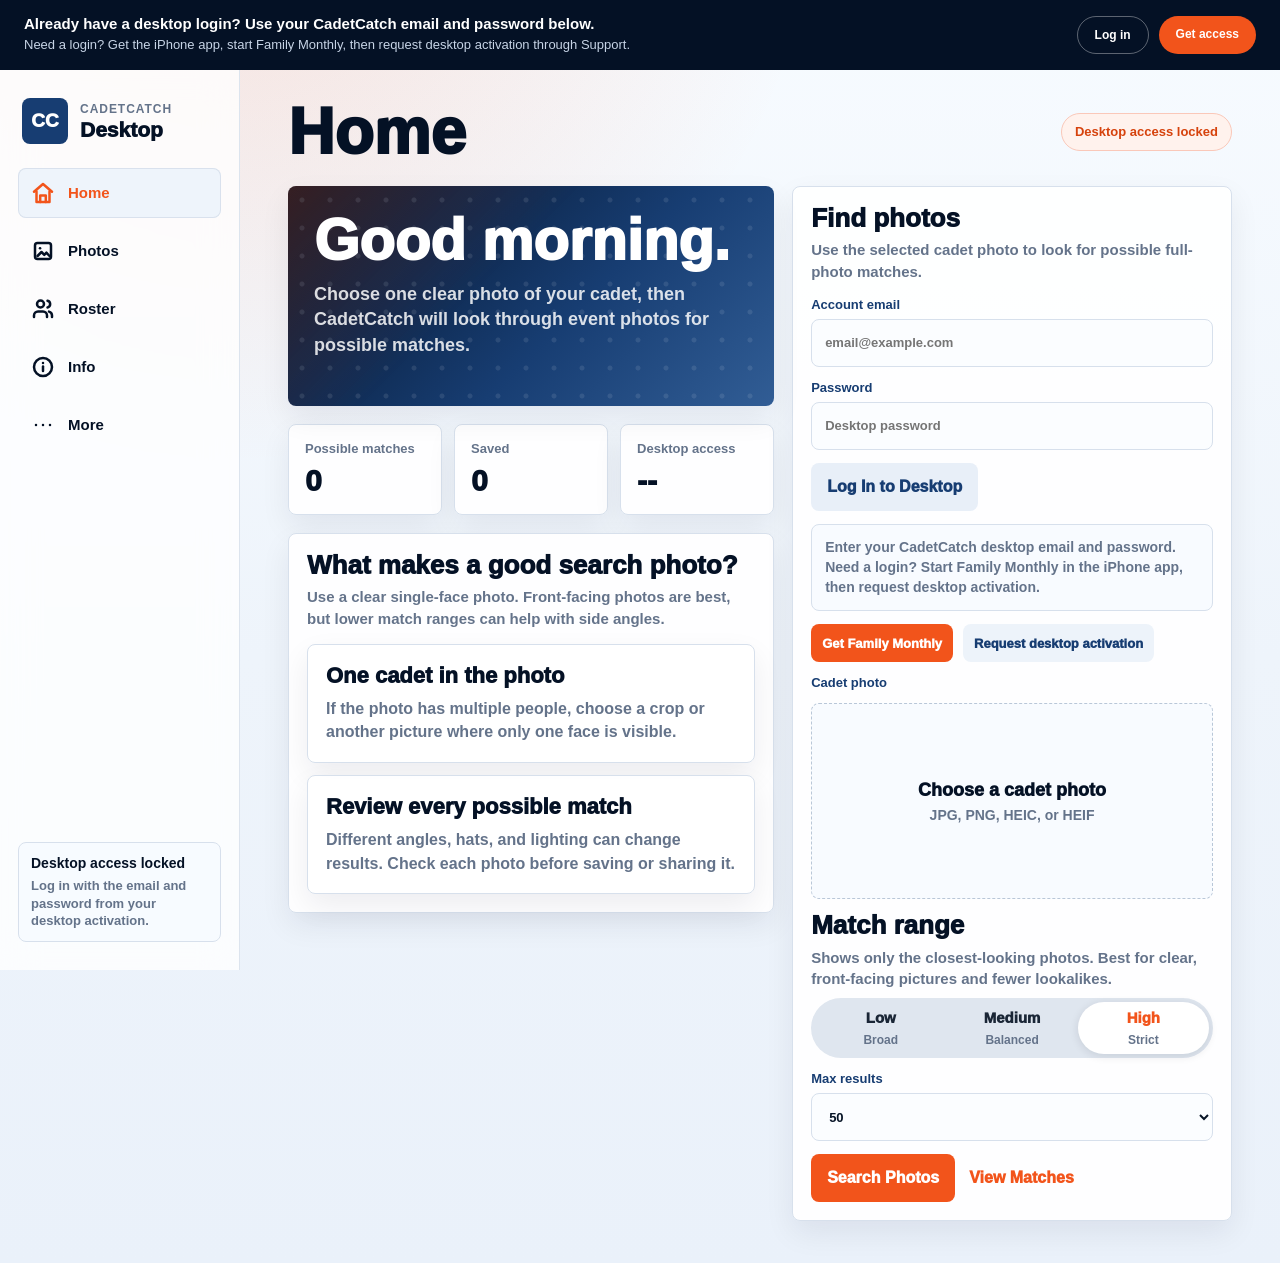
==== desktop/index.html @ cef877aa "Restore secure CadetCatch desktop app" ====
<!doctype html>
<html lang="en">
  <head>
    <meta charset="utf-8" />
    <meta name="viewport" content="width=device-width, initial-scale=1" />
    <title>CadetCatch Desktop — Log In and Find Your Cadet</title>
    <meta name="description" content="Log in to CadetCatch Desktop with the email connected to your CadetCatch access, then search and review possible photo matches from your computer." />
    <link rel="canonical" href="https://cadetcatch.com/desktop/" />
    <link rel="icon" href="/favicon.svg" type="image/svg+xml" />
    <style>
      :root {
        color-scheme: light;
        --bg: #eef4fb;
        --surface: #ffffff;
        --surface-soft: #f8fbff;
        --ink: #071426;
        --navy: #173d72;
        --navy-dark: #041125;
        --muted: #64738a;
        --line: #d7e0ec;
        --orange: #f2541b;
        --orange-dark: #d6420c;
        --green: #1c8f61;
        --red: #b42318;
        --shadow: 0 18px 44px rgba(7, 20, 38, 0.11);
        font-family: -apple-system, BlinkMacSystemFont, "SF Pro Text", "Segoe UI", sans-serif;
      }

      * { box-sizing: border-box; }

      html { min-height: 100%; }

      body {
        margin: 0;
        min-height: 100vh;
        background:
          radial-gradient(circle at 18% -10%, rgba(242, 84, 27, 0.16), transparent 34%),
          linear-gradient(180deg, #f7fbff 0%, var(--bg) 52%, #eaf1fa 100%);
        color: var(--ink);
      }

      body,
      button,
      input,
      select {
        font: inherit;
      }

      button,
      input,
      select {
        letter-spacing: 0;
      }

      button {
        border: 0;
        cursor: pointer;
      }

      button:disabled {
        cursor: not-allowed;
        opacity: 0.62;
      }

      a {
        color: inherit;
      }

      .app-shell {
        display: grid;
        grid-template-columns: 240px minmax(0, 1fr);
        min-height: 100vh;
      }

      .access-guide {
        align-items: center;
        background: var(--navy-dark);
        color: white;
        display: flex;
        gap: 18px;
        justify-content: space-between;
        padding: 15px 24px;
      }

      .access-guide-copy {
        display: grid;
        gap: 4px;
      }

      .access-guide-copy strong {
        font-size: 15px;
      }

      .access-guide-copy span {
        color: #c7d4e6;
        font-size: 13px;
        line-height: 1.45;
      }

      .access-guide-actions {
        display: flex;
        flex-shrink: 0;
        gap: 10px;
      }

      .access-guide a {
        border-radius: 999px;
        font-size: 12px;
        font-weight: 900;
        padding: 11px 17px;
        text-decoration: none;
      }

      .access-guide .login-link {
        border: 1px solid rgba(255, 255, 255, 0.35);
        color: white;
      }

      .access-guide .buy-link {
        background: var(--orange);
        color: white;
      }

      .sidebar {
        background: rgba(255, 255, 255, 0.78);
        border-right: 1px solid rgba(215, 224, 236, 0.86);
        display: flex;
        flex-direction: column;
        gap: 24px;
        padding: 28px 18px;
        position: sticky;
        top: 0;
        height: 100vh;
        backdrop-filter: blur(18px);
      }

      .brand-mark {
        display: flex;
        align-items: center;
        gap: 12px;
        padding: 0 4px;
      }

      .logo {
        align-items: center;
        background: var(--navy);
        border-radius: 8px;
        color: white;
        display: grid;
        font-size: 19px;
        font-weight: 950;
        height: 46px;
        justify-items: center;
        line-height: 1;
        width: 46px;
      }

      .brand-kicker {
        color: var(--muted);
        font-size: 12px;
        font-weight: 850;
        letter-spacing: 0.08em;
        text-transform: uppercase;
      }

      .brand-name {
        color: var(--navy-dark);
        font-size: 21px;
        font-weight: 950;
        line-height: 1;
        margin-top: 3px;
      }

      .nav {
        display: grid;
        gap: 8px;
      }

      .nav-button {
        align-items: center;
        background: transparent;
        border-radius: 8px;
        color: var(--navy-dark);
        display: flex;
        gap: 12px;
        min-height: 50px;
        padding: 0 12px;
        text-align: left;
        width: 100%;
      }

      .nav-button[aria-selected="true"] {
        background: #eef4fb;
        color: var(--orange);
        box-shadow: inset 0 0 0 1px rgba(215, 224, 236, 0.92);
      }

      .nav-icon {
        align-items: center;
        display: inline-grid;
        height: 26px;
        justify-items: center;
        width: 26px;
      }

      .nav-icon svg {
        height: 24px;
        stroke: currentColor;
        stroke-linecap: round;
        stroke-linejoin: round;
        stroke-width: 2.5;
        width: 24px;
      }

      .nav-text {
        font-size: 15px;
        font-weight: 900;
      }

      .sidebar-status {
        background: #f7fbff;
        border: 1px solid var(--line);
        border-radius: 8px;
        display: grid;
        gap: 6px;
        margin-top: auto;
        padding: 12px;
      }

      .sidebar-status strong {
        color: var(--navy-dark);
        font-size: 14px;
      }

      .sidebar-status span {
        color: var(--muted);
        font-size: 13px;
        font-weight: 700;
        line-height: 1.32;
      }

      .content {
        min-width: 0;
        padding: 32px clamp(18px, 4vw, 48px) 42px;
      }

      .topbar {
        align-items: center;
        display: flex;
        gap: 18px;
        justify-content: space-between;
        margin: 0 auto 24px;
        max-width: 1180px;
      }

      .page-title {
        margin: 0;
        color: var(--navy-dark);
        font-size: clamp(38px, 6vw, 64px);
        font-weight: 950;
        letter-spacing: 0;
        line-height: 0.94;
      }

      .top-actions {
        align-items: center;
        display: flex;
        gap: 10px;
      }

      .pill {
        align-items: center;
        background: #e5edf8;
        border: 1px solid var(--line);
        border-radius: 999px;
        color: var(--navy);
        display: inline-flex;
        font-size: 13px;
        font-weight: 900;
        gap: 8px;
        min-height: 38px;
        padding: 0 13px;
        white-space: nowrap;
      }

      .pill.ok {
        background: #eafff3;
        border-color: #b9e8ce;
        color: var(--green);
      }

      .pill.locked {
        background: #fff2ed;
        border-color: #fac8b9;
        color: var(--orange-dark);
      }

      .section {
        display: none;
        margin: 0 auto;
        max-width: 1180px;
      }

      .section.active {
        display: block;
      }

      .grid {
        display: grid;
        gap: 18px;
      }

      .home-layout {
        grid-template-columns: minmax(0, 1.05fr) minmax(340px, 0.95fr);
        align-items: start;
      }

      .panel,
      .card {
        background: rgba(255, 255, 255, 0.94);
        border: 1px solid var(--line);
        border-radius: 8px;
        box-shadow: 0 12px 30px rgba(7, 20, 38, 0.07);
      }

      .panel {
        padding: 18px;
      }

      .hero-card {
        background: linear-gradient(135deg, var(--navy-dark), #173d72 58%, #315d95);
        border: 0;
        color: white;
        min-height: 220px;
        overflow: hidden;
        padding: 26px;
        position: relative;
      }

      .hero-card::after {
        background:
          radial-gradient(circle, rgba(255, 255, 255, 0.18) 0 2px, transparent 3px),
          linear-gradient(135deg, rgba(242, 84, 27, 0.38), transparent 42%);
        background-size: 28px 28px, 100% 100%;
        content: "";
        inset: 0;
        opacity: 0.55;
        position: absolute;
      }

      .hero-content {
        display: grid;
        gap: 14px;
        max-width: 660px;
        position: relative;
        z-index: 1;
      }

      .hero-card h2 {
        font-size: clamp(36px, 5vw, 58px);
        font-weight: 950;
        letter-spacing: 0;
        line-height: 0.96;
        margin: 0;
      }

      .hero-card p {
        color: rgba(255, 255, 255, 0.84);
        font-size: 18px;
        font-weight: 650;
        line-height: 1.42;
        margin: 0;
        max-width: 620px;
      }

      .metric-row {
        display: grid;
        gap: 12px;
        grid-template-columns: repeat(3, minmax(0, 1fr));
      }

      .metric {
        padding: 16px;
      }

      .metric span {
        color: var(--muted);
        display: block;
        font-size: 13px;
        font-weight: 850;
        margin-bottom: 8px;
      }

      .metric strong {
        color: var(--navy-dark);
        font-size: 30px;
        font-weight: 950;
      }

      .panel-title {
        align-items: start;
        display: flex;
        gap: 12px;
        justify-content: space-between;
        margin-bottom: 14px;
      }

      .panel-title h2,
      .panel-title h3 {
        color: var(--navy-dark);
        font-size: 26px;
        font-weight: 950;
        line-height: 1.05;
        margin: 0;
      }

      .panel-title p,
      .copy {
        color: var(--muted);
        font-size: 15px;
        font-weight: 650;
        line-height: 1.45;
        margin: 7px 0 0;
      }

      .field-stack {
        display: grid;
        gap: 13px;
      }

      label {
        color: var(--navy);
        display: grid;
        font-size: 13px;
        font-weight: 900;
        gap: 7px;
      }

      input,
      select {
        background: #fbfdff;
        border: 1px solid var(--line);
        border-radius: 8px;
        color: var(--ink);
        min-height: 48px;
        outline: none;
        padding: 0 13px;
        width: 100%;
      }

      input:focus,
      select:focus {
        border-color: rgba(242, 84, 27, 0.65);
        box-shadow: 0 0 0 4px rgba(242, 84, 27, 0.12);
      }

      .button-row {
        display: flex;
        flex-wrap: wrap;
        gap: 10px;
      }

      .primary-button,
      .secondary-button,
      .text-button {
        align-items: center;
        border-radius: 8px;
        display: inline-flex;
        font-weight: 950;
        justify-content: center;
        min-height: 48px;
        padding: 0 16px;
      }

      .primary-button {
        background: var(--orange);
        color: white;
      }

      .primary-button:hover:not(:disabled) {
        background: var(--orange-dark);
      }

      .secondary-button {
        background: #e8eff8;
        color: var(--navy);
      }

      .text-button {
        background: transparent;
        color: var(--orange);
        padding-inline: 4px;
      }

      .drop-zone {
        align-items: center;
        background: var(--surface-soft);
        border: 1px dashed #b9c7d8;
        border-radius: 8px;
        display: grid;
        gap: 10px;
        justify-items: center;
        min-height: 196px;
        overflow: hidden;
        padding: 18px;
        position: relative;
        text-align: center;
      }

      .drop-zone.is-ready {
        border-style: solid;
      }

      .drop-zone img {
        border-radius: 8px;
        height: 100%;
        inset: 0;
        object-fit: cover;
        position: absolute;
        width: 100%;
      }

      .drop-copy {
        display: grid;
        gap: 6px;
        position: relative;
        z-index: 1;
      }

      .drop-copy strong {
        color: var(--navy-dark);
        font-size: 18px;
        font-weight: 950;
      }

      .drop-copy span {
        color: var(--muted);
        font-size: 14px;
        font-weight: 750;
      }

      .drop-zone.has-image .drop-copy {
        background: rgba(255, 255, 255, 0.92);
        border-radius: 8px;
        padding: 10px 12px;
      }

      .hidden-file {
        display: none;
        height: 1px;
        overflow: hidden;
        position: fixed;
        white-space: nowrap;
        width: 1px;
      }

      .segmented {
        background: #dfe6ef;
        border-radius: 999px;
        display: grid;
        gap: 0;
        grid-template-columns: repeat(3, 1fr);
        padding: 4px;
      }

      .segmented.two {
        grid-template-columns: repeat(2, 1fr);
      }

      .segment {
        background: transparent;
        border-radius: 999px;
        color: #1a2636;
        display: grid;
        gap: 2px;
        min-height: 52px;
        place-items: center;
        padding: 5px 8px;
      }

      .segment strong {
        font-size: 15px;
        font-weight: 950;
      }

      .segment span {
        color: var(--muted);
        font-size: 12px;
        font-weight: 850;
      }

      .segment[aria-pressed="true"],
      .segment[aria-selected="true"] {
        background: white;
        box-shadow: 0 2px 10px rgba(7, 20, 38, 0.11);
        color: var(--orange);
      }

      .status-box {
        background: #f8fbff;
        border: 1px solid var(--line);
        border-radius: 8px;
        color: var(--muted);
        font-size: 14px;
        font-weight: 750;
        line-height: 1.42;
        min-height: 50px;
        padding: 13px;
      }

      .status-box.ok {
        background: #effff6;
        border-color: #bce9cf;
        color: var(--green);
      }

      .status-box.error {
        background: #fff2ee;
        border-color: #fac8b9;
        color: var(--red);
      }

      .photos-toolbar {
        align-items: center;
        display: flex;
        gap: 12px;
        justify-content: space-between;
        margin-bottom: 18px;
      }

      .photos-toolbar .segmented {
        width: min(100%, 440px);
      }

      .match-grid {
        display: grid;
        gap: 14px;
        grid-template-columns: repeat(auto-fill, minmax(238px, 1fr));
      }

      .photo-card {
        overflow: hidden;
      }

      .photo-frame {
        align-items: center;
        aspect-ratio: 4 / 3;
        background: #e0e7f0;
        color: var(--muted);
        display: grid;
        font-weight: 900;
        justify-items: center;
        overflow: hidden;
        position: relative;
      }

      .photo-frame img {
        height: 100%;
        object-fit: cover;
        width: 100%;
      }

      .reload-photo {
        background: transparent;
        color: var(--muted);
        display: none;
        font-weight: 900;
        gap: 6px;
        justify-items: center;
        padding: 0;
      }

      .photo-frame.failed .reload-photo {
        display: grid;
      }

      .photo-frame.failed img {
        display: none;
      }

      .card-body {
        display: grid;
        gap: 10px;
        padding: 14px;
      }

      .card-title {
        color: var(--navy-dark);
        font-size: 18px;
        font-weight: 950;
        line-height: 1.14;
        margin: 0;
      }

      .card-meta {
        color: var(--muted);
        font-size: 14px;
        font-weight: 750;
        margin: 0;
      }

      .card-actions {
        display: flex;
        flex-wrap: wrap;
        gap: 8px;
      }

      .small-button {
        align-items: center;
        background: #edf3fa;
        border-radius: 8px;
        color: var(--navy);
        display: inline-flex;
        font-size: 13px;
        font-weight: 950;
        justify-content: center;
        min-height: 38px;
        padding: 0 11px;
        text-decoration: none;
      }

      .small-button.primary {
        background: var(--orange);
        color: white;
      }

      .empty-state {
        align-items: center;
        border: 1px solid var(--line);
        border-radius: 8px;
        color: var(--muted);
        display: grid;
        gap: 10px;
        justify-items: center;
        min-height: 320px;
        padding: 34px;
        text-align: center;
      }

      .empty-state strong {
        color: var(--navy-dark);
        font-size: 27px;
        font-weight: 950;
      }

      .empty-state p {
        color: var(--muted);
        font-size: 16px;
        font-weight: 700;
        line-height: 1.42;
        margin: 0;
        max-width: 440px;
      }

      .info-list {
        display: grid;
        gap: 12px;
      }

      .info-item {
        display: grid;
        gap: 8px;
        padding: 18px;
      }

      .info-item h3 {
        color: var(--navy-dark);
        font-size: 22px;
        font-weight: 950;
        margin: 0;
      }

      .info-item p {
        color: var(--muted);
        font-size: 16px;
        font-weight: 650;
        line-height: 1.48;
        margin: 0;
      }

      .mobile-tabs {
        display: none;
      }

      @media (max-width: 980px) {
        .access-guide {
          align-items: stretch;
          flex-direction: column;
          padding: 14px 16px;
        }

        .access-guide-actions {
          display: grid;
          grid-template-columns: 1fr 1fr;
        }

        .access-guide a {
          text-align: center;
        }

        .app-shell {
          display: block;
          padding-bottom: 92px;
        }

        .sidebar {
          display: none;
        }

        .content {
          padding: 24px 16px 28px;
        }

        .topbar {
          align-items: flex-start;
          display: grid;
        }

        .home-layout {
          grid-template-columns: 1fr;
        }

        .metric-row {
          grid-template-columns: 1fr;
        }

        .photos-toolbar {
          display: grid;
        }

        .mobile-tabs {
          align-items: center;
          background: rgba(255, 255, 255, 0.92);
          border: 1px solid var(--line);
          border-radius: 8px;
          bottom: 12px;
          box-shadow: var(--shadow);
          display: grid;
          gap: 2px;
          grid-template-columns: repeat(5, 1fr);
          left: 12px;
          padding: 6px;
          position: fixed;
          right: 12px;
          z-index: 50;
        }

        .mobile-tab {
          background: transparent;
          border-radius: 8px;
          color: #172234;
          display: grid;
          font-size: 12px;
          font-weight: 950;
          gap: 3px;
          min-height: 58px;
          place-items: center;
        }

        .mobile-tab svg {
          height: 22px;
          stroke: currentColor;
          stroke-linecap: round;
          stroke-linejoin: round;
          stroke-width: 2.5;
          width: 22px;
        }

        .mobile-tab[aria-selected="true"] {
          background: #e8eff8;
          color: var(--orange);
        }
      }

      @media (max-width: 560px) {
        .page-title {
          font-size: 46px;
        }

        .hero-card {
          padding: 22px;
        }

        .button-row {
          display: grid;
        }

        .primary-button,
        .secondary-button,
        .text-button {
          width: 100%;
        }

        .match-grid {
          grid-template-columns: 1fr;
        }
      }
    </style>
  </head>
  <body>
    <section class="access-guide" aria-label="Desktop access help">
      <div class="access-guide-copy">
        <strong>Already have a desktop login? Use your CadetCatch email and password below.</strong>
        <span>Need a login? Get the iPhone app, start Family Monthly, then request desktop activation through Support.</span>
      </div>
      <div class="access-guide-actions">
        <a class="login-link" href="#email">Log in</a>
        <a class="buy-link" href="https://apps.apple.com/us/app/cadetcatch/id6769565852" data-cc-app-store>Get access</a>
      </div>
    </section>
    <div class="app-shell">
      <aside class="sidebar" aria-label="CadetCatch navigation">
        <div class="brand-mark">
          <div class="logo" aria-hidden="true">CC</div>
          <div>
            <div class="brand-kicker">CadetCatch</div>
            <div class="brand-name">Desktop</div>
          </div>
        </div>
        <nav class="nav" id="desktop-nav"></nav>
        <div class="sidebar-status">
          <strong id="side-status-title">Desktop access not checked</strong>
          <span id="side-status-copy">Use the email and password from your desktop activation.</span>
        </div>
      </aside>

      <main class="content">
        <header class="topbar">
          <h1 class="page-title" id="page-title">Home</h1>
          <div class="top-actions">
            <span class="pill" id="access-pill">Access not checked</span>
          </div>
        </header>

        <section class="section active" data-section="home" aria-label="Home">
          <div class="grid home-layout">
            <div class="grid">
              <article class="panel hero-card">
                <div class="hero-content">
                  <h2>Good morning.</h2>
                  <p>Choose one clear photo of your cadet, then CadetCatch will look through event photos for possible matches.</p>
                </div>
              </article>

              <div class="metric-row">
                <article class="card metric">
                  <span>Possible matches</span>
                  <strong id="metric-matches">0</strong>
                </article>
                <article class="card metric">
                  <span>Saved</span>
                  <strong id="metric-saved">0</strong>
                </article>
                <article class="card metric">
                  <span>Desktop access</span>
                  <strong id="metric-access">--</strong>
                </article>
              </div>

              <article class="panel">
                <div class="panel-title">
                  <div>
                    <h2>What makes a good search photo?</h2>
                    <p>Use a clear single-face photo. Front-facing photos are best, but lower match ranges can help with side angles.</p>
                  </div>
                </div>
                <div class="info-list">
                  <div class="info-item card">
                    <h3>One cadet in the photo</h3>
                    <p>If the photo has multiple people, choose a crop or another picture where only one face is visible.</p>
                  </div>
                  <div class="info-item card">
                    <h3>Review every possible match</h3>
                    <p>Different angles, hats, and lighting can change results. Check each photo before saving or sharing it.</p>
                  </div>
                </div>
              </article>
            </div>

            <aside class="panel" aria-label="Find photos">
              <div class="panel-title">
                <div>
                  <h2>Find photos</h2>
                  <p>Use the selected cadet photo to look for possible full-photo matches.</p>
                </div>
              </div>

              <div class="field-stack">
                <label>
                  Account email
                  <input id="email" type="email" autocomplete="email" placeholder="email@example.com" />
                </label>
                <label>
                  Password
                  <input id="password" type="password" autocomplete="current-password" placeholder="Desktop password" />
                </label>

                <div class="button-row">
                  <button class="secondary-button" id="check-access" type="button">Log In to Desktop</button>
                </div>

                <div class="status-box" id="status">Enter your CadetCatch desktop email and password. Need a login? Start Family Monthly in the iPhone app, then request desktop activation.</div>
                <div class="button-row">
                  <a class="small-button primary" href="https://apps.apple.com/us/app/cadetcatch/id6769565852" target="_blank" rel="noopener noreferrer">Get Family Monthly</a>
                  <a class="small-button" href="/support/">Request desktop activation</a>
                </div>

                <label for="file">Cadet photo</label>
                <button class="drop-zone" id="drop-zone" type="button">
                  <img id="preview" alt="" hidden />
                  <span class="drop-copy">
                    <strong id="drop-title">Choose a cadet photo</strong>
                    <span id="drop-subtitle">JPG, PNG, HEIC, or HEIF</span>
                  </span>
                </button>
                <input class="hidden-file" id="file" type="file" accept="image/jpeg,image/png,image/heic,image/heif" />

                <div>
                  <div class="panel-title" style="margin-bottom: 8px;">
                    <div>
                      <h3>Match range</h3>
                      <p id="range-help">Lower finds more possible matches; higher is more exact.</p>
                    </div>
                  </div>
                  <div class="segmented" id="threshold-controls" aria-label="Match range"></div>
                </div>

                <label>
                  Max results
                  <select id="top-k">
                    <option value="10">10</option>
                    <option value="25">25</option>
                    <option value="50" selected>50</option>
                  </select>
                </label>

                <div class="button-row">
                  <button class="primary-button" id="search" type="button">Search Photos</button>
                  <button class="text-button" id="view-photos" type="button">View Matches</button>
                </div>
              </div>
            </aside>
          </div>
        </section>

        <section class="section" data-section="photos" aria-label="Photos">
          <div class="photos-toolbar">
            <div class="segmented two" aria-label="Photo list">
              <button class="segment" type="button" data-photo-scope="new" aria-selected="true"><strong>New</strong></button>
              <button class="segment" type="button" data-photo-scope="saved" aria-selected="false"><strong>Saved</strong></button>
            </div>
            <span class="pill" id="photo-count">0 photos</span>
          </div>

          <div class="empty-state" id="empty-state">
            <strong>No photos ready</strong>
            <p>Run a photo search from Home after adding a cadet.</p>
            <button class="primary-button" type="button" data-go-tab="home">Open Home</button>
          </div>
          <div class="match-grid" id="results" hidden></div>
        </section>

        <section class="section" data-section="roster" aria-label="Roster">
          <div class="grid home-layout">
            <article class="panel">
              <div class="panel-title">
                <div>
                  <h2>Cadet profile</h2>
                  <p>Add a clear cadet photo before searching event photos.</p>
                </div>
              </div>
              <div class="drop-zone is-ready" id="roster-preview">
                <span class="drop-copy">
                  <strong>No cadet photo selected</strong>
                  <span>Choose one from Home to get started.</span>
                </span>
              </div>
            </article>
            <article class="panel">
              <div class="panel-title">
                <div>
                  <h2>Account</h2>
                  <p>Desktop uses the same account email as CadetCatch on iPhone.</p>
                </div>
              </div>
              <div class="field-stack">
                <label>
                  Account email
                  <input id="email-roster" type="email" autocomplete="email" placeholder="email@example.com" />
                </label>
                <label>
                  Password
                  <input id="password-roster" type="password" autocomplete="current-password" placeholder="Desktop password" />
                </label>
                <button class="secondary-button" type="button" id="check-access-roster">Log In to Desktop</button>
                <div class="status-box" id="roster-status">Desktop access has not been checked yet.</div>
              </div>
            </article>
          </div>
        </section>

        <section class="section" data-section="info" aria-label="Info">
          <div class="info-list">
            <article class="card info-item">
              <h3>How photo matching works</h3>
              <p>Choose one clear photo of your cadet. CadetCatch compares it with event photos and shows possible matches for you to review.</p>
            </article>
            <article class="card info-item">
              <h3>Your photo stays focused on search</h3>
              <p>Your selected cadet photo is used for matching. New event photos are added by the CadetCatch team as they become available.</p>
            </article>
            <article class="card info-item">
              <h3>Review every possible match</h3>
              <p>Lower match ranges can find more angled photos, but they can also include lookalikes. Check each photo before saving or sharing.</p>
            </article>
            <article class="card info-item">
              <h3>Desktop access</h3>
              <p>Desktop uses a secure email-and-password login. If you do not have one, start Family Monthly in the iPhone app and request desktop activation through Support.</p>
            </article>
          </div>
        </section>

        <section class="section" data-section="more" aria-label="More">
          <div class="grid home-layout">
            <article class="panel">
              <div class="panel-title">
                <div>
                  <h2>Access status</h2>
                  <p id="more-email">No email saved yet.</p>
                </div>
              </div>
              <div class="status-box" id="more-status">Check access from Home or Roster.</div>
            </article>
            <article class="panel">
              <div class="panel-title">
                <div>
                  <h2>Local browser data</h2>
                  <p>Clears this computer's saved email, matches, and saved photo list.</p>
                </div>
              </div>
              <button class="secondary-button" type="button" id="reset-local">Reset This Browser</button>
            </article>
          </div>
        </section>
      </main>
    </div>

    <nav class="mobile-tabs" id="mobile-nav" aria-label="CadetCatch tabs"></nav>

    <script data-analytics-site="cadetcatch" src="/site-analytics.js?v=20260728-desktop-restore"></script>
    <script>
      const API_BASE = "https://api.cadetcatch.com";

      const STORAGE = {
        device: "cadetcatch.desktop.deviceID",
        email: "cadetcatch.desktop.email",
        matches: "cadetcatch.desktop.matches",
        saved: "cadetcatch.desktop.saved",
        threshold: "cadetcatch.desktop.threshold",
        session: "cadetcatch.desktop.session",
      };

      const tabs = [
        { id: "home", title: "Home", icon: "home" },
        { id: "photos", title: "Photos", icon: "photos" },
        { id: "roster", title: "Roster", icon: "people" },
        { id: "info", title: "Info", icon: "info" },
        { id: "more", title: "More", icon: "more" },
      ];

      const thresholds = {
        low: {
          title: "Low",
          subtitle: "Broad",
          minScore: "0.55",
          help: "Broadest search for side profiles or tough angles. Review these results carefully because lookalikes are more likely.",
        },
        medium: {
          title: "Medium",
          subtitle: "Balanced",
          minScore: "0.65",
          help: "Looks a little wider for different angles, lighting, and expressions while still filtering weaker guesses.",
        },
        high: {
          title: "High",
          subtitle: "Strict",
          minScore: "0.80",
          help: "Shows only the closest-looking photos. Best for clear, front-facing pictures and fewer lookalikes.",
        },
      };

      const iconPaths = {
        home: '<path d="M3 10.8 12 3l9 7.8"/><path d="M5.5 10.5V21h13V10.5"/><path d="M9.2 21v-6.5h5.6V21"/>',
        photos: '<path d="M4 6.5A2.5 2.5 0 0 1 6.5 4h11A2.5 2.5 0 0 1 20 6.5v11a2.5 2.5 0 0 1-2.5 2.5h-11A2.5 2.5 0 0 1 4 17.5z"/><path d="m6.5 17 4-4 2.8 2.8 2.1-2.1 3.1 3.3"/><path d="M9 9.2h.1"/>',
        people: '<path d="M16 20v-1.5a4 4 0 0 0-4-4H7a4 4 0 0 0-4 4V20"/><path d="M9.5 10.5a3.5 3.5 0 1 0 0-7 3.5 3.5 0 0 0 0 7Z"/><path d="M21 20v-1.5a4 4 0 0 0-3-3.87"/><path d="M16.5 3.7a3.5 3.5 0 0 1 0 6.8"/>',
        info: '<path d="M12 21a9 9 0 1 0 0-18 9 9 0 0 0 0 18Z"/><path d="M12 11.5V16"/><path d="M12 8h.01"/>',
        more: '<path d="M5 12h.01"/><path d="M12 12h.01"/><path d="M19 12h.01"/>',
      };

      const state = {
        activeTab: "home",
        photoScope: "new",
        accessActive: false,
        accessPayload: null,
        sessionToken: sessionStorage.getItem("cadetcatch.desktop.session") || "",
        selectedFile: null,
        selectedPreviewURL: "",
        threshold: localStorage.getItem(STORAGE.threshold) || "high",
        matches: readJSON(STORAGE.matches, []),
        savedURLs: new Set(readJSON(STORAGE.saved, [])),
      };

      const els = {
        desktopNav: document.getElementById("desktop-nav"),
        mobileNav: document.getElementById("mobile-nav"),
        pageTitle: document.getElementById("page-title"),
        accessPill: document.getElementById("access-pill"),
        sideStatusTitle: document.getElementById("side-status-title"),
        sideStatusCopy: document.getElementById("side-status-copy"),
        email: document.getElementById("email"),
        emailRoster: document.getElementById("email-roster"),
        password: document.getElementById("password"),
        passwordRoster: document.getElementById("password-roster"),
        checkAccess: document.getElementById("check-access"),
        checkAccessRoster: document.getElementById("check-access-roster"),
        status: document.getElementById("status"),
        rosterStatus: document.getElementById("roster-status"),
        moreStatus: document.getElementById("more-status"),
        moreEmail: document.getElementById("more-email"),
        file: document.getElementById("file"),
        dropZone: document.getElementById("drop-zone"),
        preview: document.getElementById("preview"),
        dropTitle: document.getElementById("drop-title"),
        dropSubtitle: document.getElementById("drop-subtitle"),
        rosterPreview: document.getElementById("roster-preview"),
        thresholdControls: document.getElementById("threshold-controls"),
        rangeHelp: document.getElementById("range-help"),
        topK: document.getElementById("top-k"),
        search: document.getElementById("search"),
        viewPhotos: document.getElementById("view-photos"),
        results: document.getElementById("results"),
        emptyState: document.getElementById("empty-state"),
        photoCount: document.getElementById("photo-count"),
        metricMatches: document.getElementById("metric-matches"),
        metricSaved: document.getElementById("metric-saved"),
        metricAccess: document.getElementById("metric-access"),
        resetLocal: document.getElementById("reset-local"),
      };

      function readJSON(key, fallback) {
        try {
          const value = JSON.parse(localStorage.getItem(key) || "null");
          return value ?? fallback;
        } catch {
          return fallback;
        }
      }

      function writeJSON(key, value) {
        localStorage.setItem(key, JSON.stringify(value));
      }

      function deviceID() {
        let id = localStorage.getItem(STORAGE.device);
        if (!id) {
          id = "desktop-" + crypto.randomUUID();
          localStorage.setItem(STORAGE.device, id);
        }
        return id;
      }

      function icon(name) {
        return `<svg viewBox="0 0 24 24" fill="none" aria-hidden="true">${iconPaths[name]}</svg>`;
      }

      function renderNavigation() {
        els.desktopNav.innerHTML = tabs.map((tab) => `
          <button class="nav-button" type="button" data-tab="${tab.id}" aria-selected="${state.activeTab === tab.id}">
            <span class="nav-icon">${icon(tab.icon)}</span>
            <span class="nav-text">${tab.title}</span>
          </button>
        `).join("");

        els.mobileNav.innerHTML = tabs.map((tab) => `
          <button class="mobile-tab" type="button" data-tab="${tab.id}" aria-selected="${state.activeTab === tab.id}">
            ${icon(tab.icon)}
            <span>${tab.title}</span>
          </button>
        `).join("");
      }

      function renderThresholds() {
        els.thresholdControls.innerHTML = Object.entries(thresholds).map(([id, config]) => `
          <button class="segment" type="button" data-threshold="${id}" aria-pressed="${state.threshold === id}">
            <strong>${config.title}</strong>
            <span>${config.subtitle}</span>
          </button>
        `).join("");
        els.rangeHelp.textContent = thresholds[state.threshold].help;
      }

      function setTab(tabID) {
        state.activeTab = tabID;
        document.querySelectorAll(".section").forEach((section) => {
          section.classList.toggle("active", section.dataset.section === tabID);
        });
        const tab = tabs.find((item) => item.id === tabID);
        els.pageTitle.textContent = tab ? tab.title : "Home";
        renderNavigation();
        renderPhotos();
      }

      function currentEmail() {
        return (els.email.value || els.emailRoster.value || "").trim();
      }

      function setEmail(value) {
        els.email.value = value;
        els.emailRoster.value = value;
        if (value) localStorage.setItem(STORAGE.email, value);
        els.moreEmail.textContent = value ? value : "No email saved yet.";
      }

      function currentPassword() {
        return els.password.value || els.passwordRoster.value || "";
      }

      function setPassword(value) {
        els.password.value = value;
        els.passwordRoster.value = value;
      }

      function setStatus(message, kind = "") {
        for (const box of [els.status, els.rosterStatus, els.moreStatus]) {
          box.textContent = message;
          box.className = `status-box ${kind}`.trim();
        }
      }

      function setAccess(active, payload = null) {
        state.accessActive = active;
        state.accessPayload = payload;
        els.accessPill.textContent = active ? "Desktop access active" : "Desktop access locked";
        els.accessPill.className = `pill ${active ? "ok" : "locked"}`;
        els.sideStatusTitle.textContent = active ? "Desktop access active" : "Desktop access locked";
        els.sideStatusCopy.textContent = active
          ? "Choose a cadet photo and search event photos."
          : "Log in with the email and password from your desktop activation.";
        els.metricAccess.textContent = active ? "On" : "--";
      }

      async function checkSession() {
        if (!state.sessionToken) return false;
        try {
          const response = await fetch(`${API_BASE}/access/session`, {
            headers: { Authorization: `Bearer ${state.sessionToken}` },
          });
          if (!response.ok) throw new Error("Session expired.");
          const payload = await response.json();
          setAccess(true, payload);
          if (payload.email) setEmail(payload.email);
          setStatus("Desktop login active. Choose a photo to search.", "ok");
          return true;
        } catch {
          state.sessionToken = "";
          sessionStorage.removeItem(STORAGE.session);
          setAccess(false);
          return false;
        }
      }

      async function checkAccess() {
        const email = currentEmail();
        const password = currentPassword();
        if (!email || !password) {
          setStatus("Enter your desktop email and password. Need a login? Start Family Monthly in the iPhone app.", "error");
          setAccess(false);
          return;
        }

        setEmail(email);
        setStatus("Logging in...");
        try {
          const response = await fetch(`${API_BASE}/access/login`, {
            method: "POST",
            headers: { "Content-Type": "application/json" },
            body: JSON.stringify({ email, password }),
          });
          if (!response.ok) throw new Error("Login failed.");
          const payload = await response.json();
          state.sessionToken = payload.token;
          sessionStorage.setItem(STORAGE.session, state.sessionToken);
          setPassword("");
          setAccess(true, payload.session);
          setStatus("Desktop login active. Choose a photo to search.", "ok");
        } catch {
          setAccess(false);
          setStatus("That login did not work. Check your email and password. If you need access, start Family Monthly in the iPhone app.", "error");
        }
      }

      function chooseFile(file) {
        if (!file) return;
        state.selectedFile = file;
        if (state.selectedPreviewURL) URL.revokeObjectURL(state.selectedPreviewURL);
        state.selectedPreviewURL = URL.createObjectURL(file);
        els.preview.src = state.selectedPreviewURL;
        els.preview.hidden = false;
        els.dropZone.classList.add("has-image", "is-ready");
        els.dropTitle.textContent = "Cadet photo ready";
        els.dropSubtitle.textContent = file.name;
        els.rosterPreview.innerHTML = `<img src="${state.selectedPreviewURL}" alt="Selected cadet photo preview"><span class="drop-copy"><strong>Cadet photo selected</strong><span>${file.name}</span></span>`;
      }

      function explainSearchProblem(payload) {
        const faces = Number(payload?.query_faces_detected);
        if (faces === 0) return "No face detected. Choose a clearer, front-facing cadet photo.";
        if (faces > 1) return "Multiple faces detected. Choose a photo with only your cadet visible.";
        return "No matching event photos found yet.";
      }

      async function searchPhotos() {
        if (!state.accessActive) {
          setStatus("Desktop access must be active before searching.", "error");
          return;
        }
        if (!state.selectedFile) {
          setStatus("Choose a clear cadet photo before searching.", "error");
          return;
        }

        setStatus("Sending your cadet photo for matching...");
        els.search.disabled = true;

        const form = new FormData();
        form.append("file", state.selectedFile);
        form.append("top_k", els.topK.value || "50");
        form.append("min_score", thresholds[state.threshold].minScore);
        form.append("face_index", "0");

        try {
          const response = await fetch(`${API_BASE}/access/desktop/search`, {
            method: "POST",
            headers: { Authorization: `Bearer ${state.sessionToken}` },
            body: form,
          });
          if (response.status === 401) {
            state.sessionToken = "";
            sessionStorage.removeItem(STORAGE.session);
            setAccess(false);
            throw new Error("Session expired.");
          }
          if (!response.ok) throw new Error("Search failed.");
          const payload = await response.json();
          const matches = Array.isArray(payload.matches) ? payload.matches : [];
          state.matches = matches.filter((match) => match && match.photo_url);
          writeJSON(STORAGE.matches, state.matches);
          renderPhotos();

          if (state.matches.length === 0) {
            setStatus(explainSearchProblem(payload), "error");
          } else {
            setStatus(`${state.matches.length} possible match${state.matches.length === 1 ? "" : "es"} found.`, "ok");
            setTab("photos");
          }
        } catch {
          setStatus("We could not search photos right now. Check your connection and try again.", "error");
        } finally {
          els.search.disabled = false;
        }
      }

      function matchKey(match) {
        return match.photo_url || match.photo_file || JSON.stringify(match);
      }

      function confidenceLabel(score) {
        const numeric = Number(score);
        if (!Number.isFinite(numeric)) return "Possible match";
        if (numeric >= 0.8) return "Closest match";
        if (numeric >= 0.65) return "Possible match";
        return "Broad match";
      }

      function renderPhotos() {
        els.metricMatches.textContent = String(state.matches.length);
        els.metricSaved.textContent = String(state.savedURLs.size);

        document.querySelectorAll("[data-photo-scope]").forEach((button) => {
          button.setAttribute("aria-selected", String(button.dataset.photoScope === state.photoScope));
        });

        const source = state.photoScope === "saved"
          ? state.matches.filter((match) => state.savedURLs.has(matchKey(match)))
          : state.matches;

        els.photoCount.textContent = `${source.length} photo${source.length === 1 ? "" : "s"}`;
        els.emptyState.hidden = source.length > 0;
        els.results.hidden = source.length === 0;
        if (source.length === 0) {
          const title = els.emptyState.querySelector("strong");
          const copy = els.emptyState.querySelector("p");
          title.textContent = state.photoScope === "saved" ? "Saved is empty" : "No photos ready";
          copy.textContent = state.photoScope === "saved"
            ? "Save matches here when you want to come back to them on this computer."
            : "Run a photo search from Home after adding a cadet.";
          return;
        }

        els.results.innerHTML = source.map((match, index) => {
          const key = matchKey(match);
          const saved = state.savedURLs.has(key);
          const safeURL = String(match.photo_url);
          return `
            <article class="card photo-card">
              <div class="photo-frame">
                <img src="${escapeHTML(safeURL)}" alt="Possible CadetCatch match ${index + 1}" loading="lazy" referrerpolicy="no-referrer">
                <button class="reload-photo" type="button" data-reload="${escapeHTML(key)}">
                  ${icon("photos")}
                  <span>Reload photo</span>
                </button>
              </div>
              <div class="card-body">
                <h3 class="card-title">${confidenceLabel(match.score)}</h3>
                <p class="card-meta">CadetCatch Photos</p>
                <div class="card-actions">
                  <a class="small-button primary" href="${escapeHTML(safeURL)}" target="_blank" rel="noopener noreferrer">Open full photo</a>
                  <button class="small-button" type="button" data-save="${escapeHTML(key)}">${saved ? "Remove saved" : "Save to this browser"}</button>
                </div>
              </div>
            </article>
          `;
        }).join("");

        els.results.querySelectorAll("img").forEach((image) => {
          image.addEventListener("error", () => {
            image.closest(".photo-frame")?.classList.add("failed");
          });
          image.addEventListener("load", () => {
            image.closest(".photo-frame")?.classList.remove("failed");
          });
        });
      }

      function escapeHTML(value) {
        return String(value)
          .replaceAll("&", "&amp;")
          .replaceAll("<", "&lt;")
          .replaceAll(">", "&gt;")
          .replaceAll('"', "&quot;")
          .replaceAll("'", "&#039;");
      }

      function saveToggle(key) {
        if (state.savedURLs.has(key)) {
          state.savedURLs.delete(key);
        } else {
          state.savedURLs.add(key);
        }
        writeJSON(STORAGE.saved, [...state.savedURLs]);
        renderPhotos();
      }

      function reloadPhoto(key) {
        const card = document.querySelector(`[data-reload="${CSS.escape(key)}"]`)?.closest(".photo-card");
        const image = card?.querySelector("img");
        const match = state.matches.find((item) => matchKey(item) === key);
        if (image && match?.photo_url) {
          const separator = match.photo_url.includes("?") ? "&" : "?";
          image.src = `${match.photo_url}${separator}reload=${Date.now()}`;
        }
      }

      function resetLocal() {
        const token = state.sessionToken;
        if (token) {
          fetch(`${API_BASE}/access/logout`, {
            method: "POST",
            headers: { Authorization: `Bearer ${token}` },
          }).catch(() => {});
        }
        Object.values(STORAGE).forEach((key) => localStorage.removeItem(key));
        sessionStorage.removeItem(STORAGE.session);
        state.matches = [];
        state.savedURLs.clear();
        state.accessActive = false;
        state.accessPayload = null;
        state.sessionToken = "";
        state.selectedFile = null;
        setEmail("");
        setAccess(false);
        setStatus("This browser has been reset.");
        renderPhotos();
        setTab("home");
      }

      document.addEventListener("click", (event) => {
        const tabButton = event.target.closest("[data-tab]");
        if (tabButton) setTab(tabButton.dataset.tab);

        const goTab = event.target.closest("[data-go-tab]");
        if (goTab) setTab(goTab.dataset.goTab);

        const thresholdButton = event.target.closest("[data-threshold]");
        if (thresholdButton) {
          state.threshold = thresholdButton.dataset.threshold;
          localStorage.setItem(STORAGE.threshold, state.threshold);
          renderThresholds();
        }

        const scopeButton = event.target.closest("[data-photo-scope]");
        if (scopeButton) {
          state.photoScope = scopeButton.dataset.photoScope;
          renderPhotos();
        }

        const saveButton = event.target.closest("[data-save]");
        if (saveButton) saveToggle(saveButton.dataset.save);

        const reloadButton = event.target.closest("[data-reload]");
        if (reloadButton) reloadPhoto(reloadButton.dataset.reload);
      });

      els.email.addEventListener("input", (event) => setEmail(event.target.value));
      els.emailRoster.addEventListener("input", (event) => setEmail(event.target.value));
      els.password.addEventListener("input", (event) => setPassword(event.target.value));
      els.passwordRoster.addEventListener("input", (event) => setPassword(event.target.value));
      els.checkAccess.addEventListener("click", checkAccess);
      els.checkAccessRoster.addEventListener("click", checkAccess);
      els.search.addEventListener("click", searchPhotos);
      els.viewPhotos.addEventListener("click", () => setTab("photos"));
      els.dropZone.addEventListener("click", () => els.file.click());
      els.file.addEventListener("change", (event) => chooseFile(event.target.files?.[0]));
      els.resetLocal.addEventListener("click", resetLocal);

      els.dropZone.addEventListener("dragover", (event) => {
        event.preventDefault();
        els.dropZone.classList.add("is-ready");
      });
      els.dropZone.addEventListener("dragleave", () => {
        if (!state.selectedFile) els.dropZone.classList.remove("is-ready");
      });
      els.dropZone.addEventListener("drop", (event) => {
        event.preventDefault();
        chooseFile(event.dataTransfer?.files?.[0]);
      });

      setEmail(localStorage.getItem(STORAGE.email) || "");
      renderNavigation();
      renderThresholds();
      setAccess(false);
      renderPhotos();
      checkSession();
    </script>
  </body>
</html>
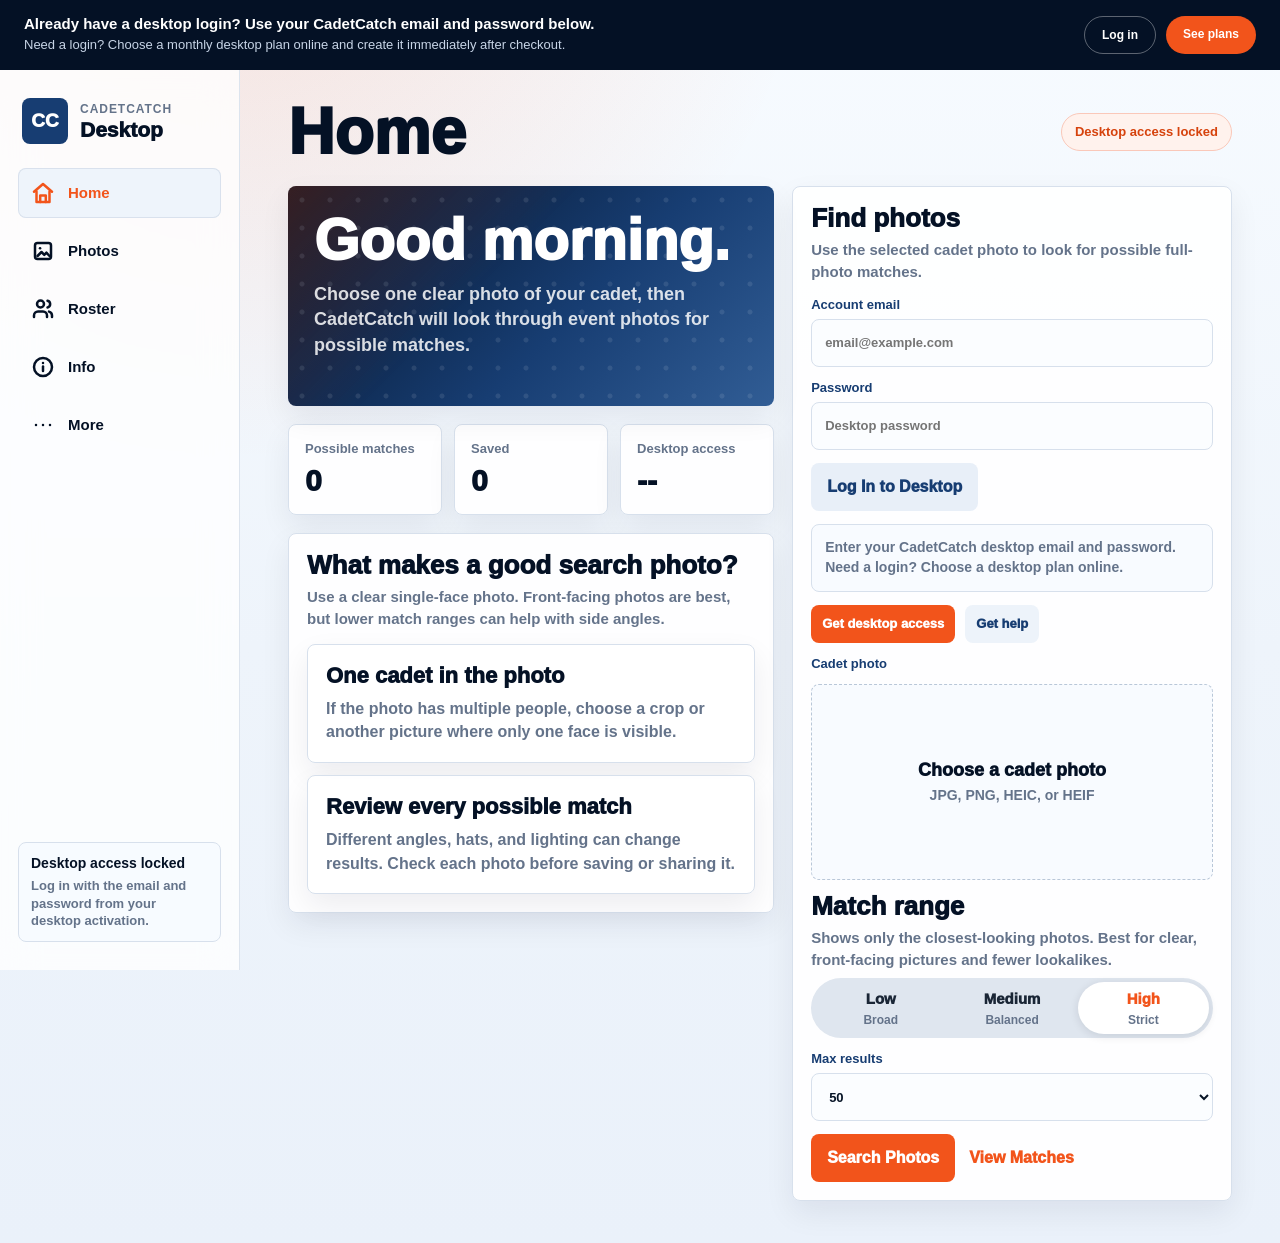
==== commit ff1d966a: "Launch CadetCatch desktop plans redesign" ====
--- a/desktop/index.html
+++ b/desktop/index.html
@@ -901,11 +901,11 @@
     <section class="access-guide" aria-label="Desktop access help">
       <div class="access-guide-copy">
         <strong>Already have a desktop login? Use your CadetCatch email and password below.</strong>
-        <span>Need a login? Get the iPhone app, start Family Monthly, then request desktop activation through Support.</span>
+        <span>Need a login? Choose a monthly desktop plan online and create it immediately after checkout.</span>
       </div>
       <div class="access-guide-actions">
-        <a class="login-link" href="#email">Log in</a>
-        <a class="buy-link" href="https://apps.apple.com/us/app/cadetcatch/id6769565852" data-cc-app-store>Get access</a>
+        <a class="login-link" href="#login">Log in</a>
+        <a class="buy-link" href="/desktop/get-started/">See plans</a>
       </div>
     </section>
     <div class="app-shell">
@@ -977,7 +977,7 @@
               </article>
             </div>
 
-            <aside class="panel" aria-label="Find photos">
+            <aside class="panel" id="login" aria-label="Find photos">
               <div class="panel-title">
                 <div>
                   <h2>Find photos</h2>
@@ -999,10 +999,10 @@
                   <button class="secondary-button" id="check-access" type="button">Log In to Desktop</button>
                 </div>
 
-                <div class="status-box" id="status">Enter your CadetCatch desktop email and password. Need a login? Start Family Monthly in the iPhone app, then request desktop activation.</div>
+                <div class="status-box" id="status">Enter your CadetCatch desktop email and password. Need a login? Choose a desktop plan online.</div>
                 <div class="button-row">
-                  <a class="small-button primary" href="https://apps.apple.com/us/app/cadetcatch/id6769565852" target="_blank" rel="noopener noreferrer">Get Family Monthly</a>
-                  <a class="small-button" href="/support/">Request desktop activation</a>
+                  <a class="small-button primary" href="/desktop/get-started/">Get desktop access</a>
+                  <a class="small-button" href="/support/">Get help</a>
                 </div>
 
                 <label for="file">Cadet photo</label>
@@ -1115,7 +1115,7 @@
             </article>
             <article class="card info-item">
               <h3>Desktop access</h3>
-              <p>Desktop uses a secure email-and-password login. If you do not have one, start Family Monthly in the iPhone app and request desktop activation through Support.</p>
+              <p>Desktop uses a secure email-and-password login. If you do not have one, choose a monthly plan online and create your password after checkout.</p>
             </article>
           </div>
         </section>
@@ -1373,7 +1373,7 @@
         const email = currentEmail();
         const password = currentPassword();
         if (!email || !password) {
-          setStatus("Enter your desktop email and password. Need a login? Start Family Monthly in the iPhone app.", "error");
+          setStatus("Enter your desktop email and password. Need a login? Choose a desktop plan online.", "error");
           setAccess(false);
           return;
         }
@@ -1395,7 +1395,7 @@
           setStatus("Desktop login active. Choose a photo to search.", "ok");
         } catch {
           setAccess(false);
-          setStatus("That login did not work. Check your email and password. If you need access, start Family Monthly in the iPhone app.", "error");
+          setStatus("That login did not work. Check your email and password. If you need access, choose a desktop plan online.", "error");
         }
       }
 
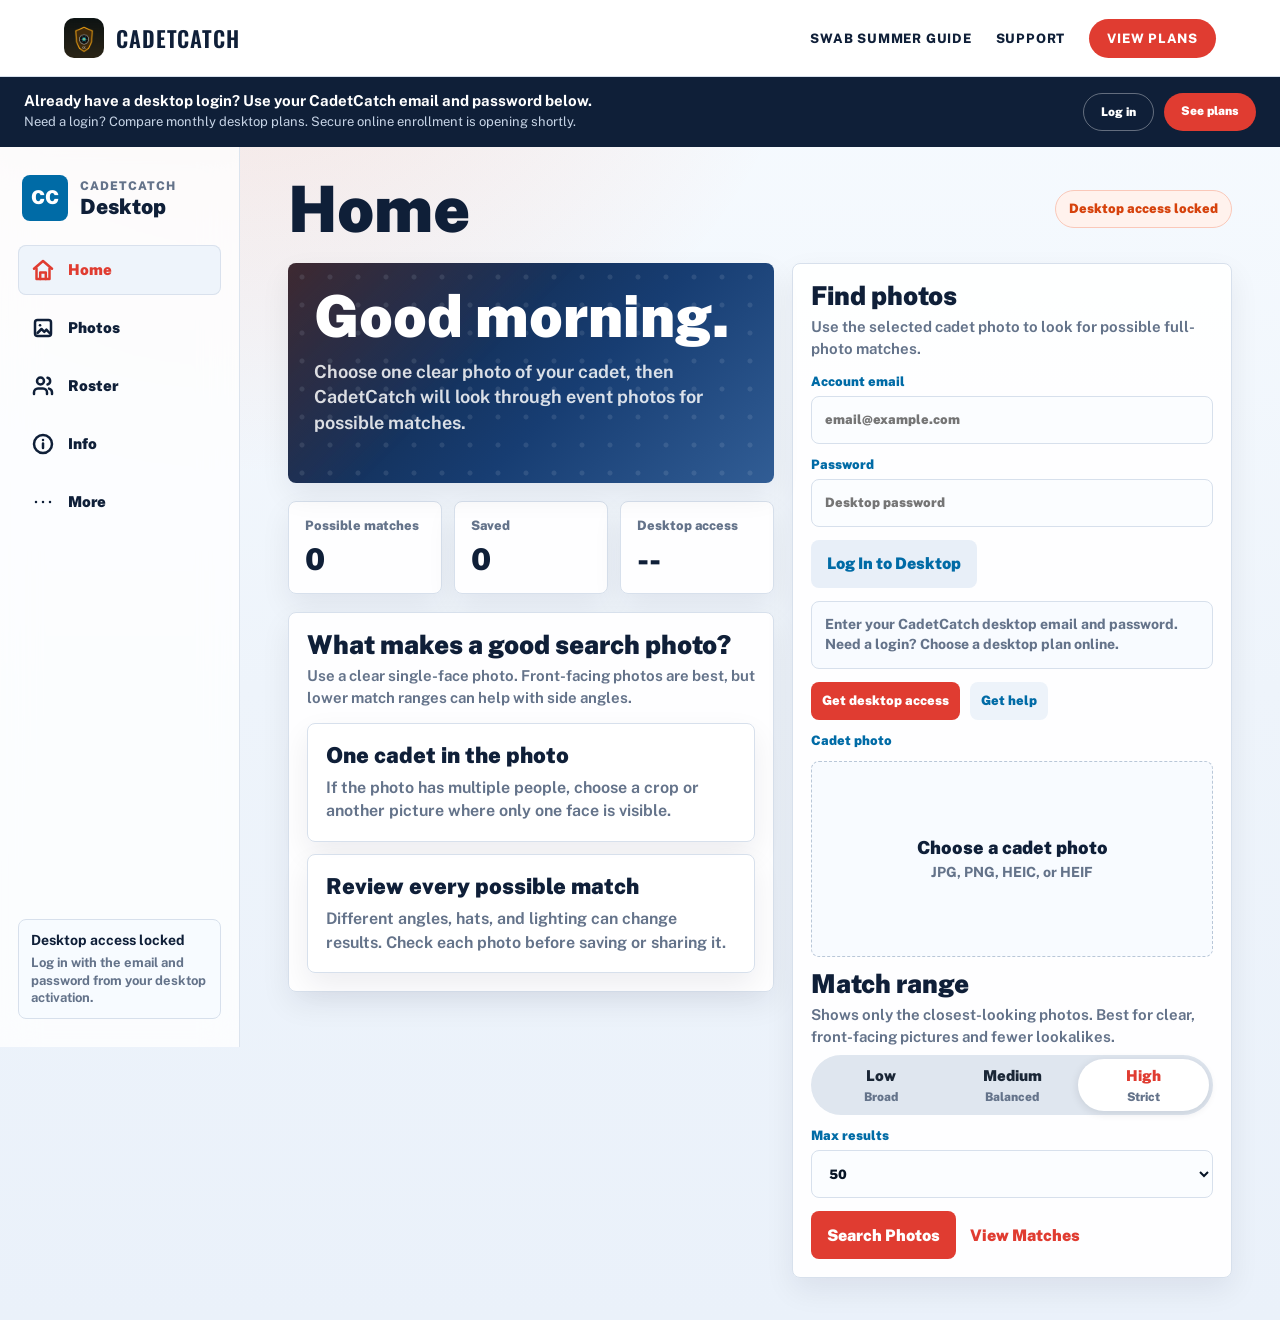
==== commit 647f7dd9: "Align desktop pages with CadetCatch brand" ====
--- a/desktop/index.html
+++ b/desktop/index.html
@@ -7,6 +7,9 @@
     <meta name="description" content="Log in to CadetCatch Desktop with the email connected to your CadetCatch access, then search and review possible photo matches from your computer." />
     <link rel="canonical" href="https://cadetcatch.com/desktop/" />
     <link rel="icon" href="/favicon.svg" type="image/svg+xml" />
+    <link rel="stylesheet" href="/_ds/uscga-design-system-12503736-1d00-466b-9c41-fce90bdde8cd/tokens/fonts.css" />
+    <link rel="stylesheet" href="/_ds/uscga-design-system-12503736-1d00-466b-9c41-fce90bdde8cd/tokens/colors.css" />
+    <link rel="stylesheet" href="/_ds/uscga-design-system-12503736-1d00-466b-9c41-fce90bdde8cd/tokens/typography.css" />
     <style>
       :root {
         color-scheme: light;
@@ -14,16 +17,16 @@
         --surface: #ffffff;
         --surface-soft: #f8fbff;
         --ink: #071426;
-        --navy: #173d72;
-        --navy-dark: #041125;
+        --navy: var(--uscg-blue, #173d72);
+        --navy-dark: var(--cga-navy-900, #041125);
         --muted: #64738a;
         --line: #d7e0ec;
-        --orange: #f2541b;
+        --orange: var(--uscg-red, #f2541b);
         --orange-dark: #d6420c;
         --green: #1c8f61;
         --red: #b42318;
         --shadow: 0 18px 44px rgba(7, 20, 38, 0.11);
-        font-family: -apple-system, BlinkMacSystemFont, "SF Pro Text", "Segoe UI", sans-serif;
+        font-family: var(--font-body, -apple-system, BlinkMacSystemFont, "SF Pro Text", "Segoe UI", sans-serif);
       }
 
       * { box-sizing: border-box; }
@@ -64,6 +67,63 @@
 
       a {
         color: inherit;
+      }
+
+      .site-header {
+        background: white;
+        border-bottom: 1px solid var(--line);
+        position: relative;
+        z-index: 20;
+      }
+
+      .site-nav {
+        align-items: center;
+        display: flex;
+        gap: 24px;
+        height: 76px;
+        margin: auto;
+        max-width: 1200px;
+        padding: 0 24px;
+      }
+
+      .site-brand {
+        align-items: center;
+        color: var(--navy-dark);
+        display: flex;
+        font: 600 22px var(--font-display, Georgia, serif);
+        gap: 12px;
+        letter-spacing: .04em;
+        text-decoration: none;
+        text-transform: uppercase;
+      }
+
+      .site-brand img {
+        border-radius: 10px;
+        height: 40px;
+        width: 40px;
+      }
+
+      .site-links {
+        align-items: center;
+        display: flex;
+        gap: 24px;
+        margin-left: auto;
+      }
+
+      .site-links a {
+        color: var(--navy-dark);
+        font-size: 13px;
+        font-weight: 800;
+        letter-spacing: .06em;
+        text-decoration: none;
+        text-transform: uppercase;
+      }
+
+      .site-links .plans-link {
+        background: var(--orange);
+        border-radius: 999px;
+        color: white;
+        padding: 12px 18px;
       }
 
       .app-shell {
@@ -873,6 +933,18 @@
       }
 
       @media (max-width: 560px) {
+        .site-links a:not(.plans-link) {
+          display: none;
+        }
+
+        .site-nav {
+          padding: 0 16px;
+        }
+
+        .site-brand {
+          font-size: 18px;
+        }
+
         .page-title {
           font-size: 46px;
         }
@@ -898,10 +970,11 @@
     </style>
   </head>
   <body>
+    <header class="site-header"><nav class="site-nav"><a class="site-brand" href="/"><img src="/img/cadetcatch-icon.png" alt="CadetCatch app icon">CadetCatch</a><div class="site-links"><a href="/swab-summer-photos/">Swab Summer Guide</a><a href="/support/">Support</a><a class="plans-link" href="/desktop/get-started/">View Plans</a></div></nav></header>
     <section class="access-guide" aria-label="Desktop access help">
       <div class="access-guide-copy">
         <strong>Already have a desktop login? Use your CadetCatch email and password below.</strong>
-        <span>Need a login? Choose a monthly desktop plan online and create it immediately after checkout.</span>
+        <span>Need a login? Compare monthly desktop plans. Secure online enrollment is opening shortly.</span>
       </div>
       <div class="access-guide-actions">
         <a class="login-link" href="#login">Log in</a>
--- a/_ds/uscga-design-system-12503736-1d00-466b-9c41-fce90bdde8cd/tokens/fonts.css
+++ b/_ds/uscga-design-system-12503736-1d00-466b-9c41-fce90bdde8cd/tokens/fonts.css
@@ -0,0 +1,2 @@
+/* Google Fonts substitutes: Oswald ≈ site's condensed display; Public Sans (USWDS federal standard) for body. Replace with licensed brand fonts if provided. */
+@import url('https://fonts.googleapis.com/css2?family=Oswald:wght@400;500;600;700&family=Public+Sans:ital,wght@0,400;0,600;0,700;1,400&display=swap');
--- a/_ds/uscga-design-system-12503736-1d00-466b-9c41-fce90bdde8cd/tokens/colors.css
+++ b/_ds/uscga-design-system-12503736-1d00-466b-9c41-fce90bdde8cd/tokens/colors.css
@@ -0,0 +1,16 @@
+:root{
+/* Academy core */
+--cga-navy-900:#0F1F38;--cga-navy-800:#16294A;--cga-navy-700:#1C3455;--cga-navy-600:#223C70;--cga-navy-500:#2C4A85;
+--cga-gold-600:#D98E0B;--cga-gold-500:#F2A31D;--cga-gold-400:#F7B948;--cga-gold-100:#FDF0D5;
+/* USCG service colors (racing stripe) */
+--uscg-blue:#006BA6;--uscg-red:#E03C31;
+/* Neutrals (cool, blue-cast) */
+--slate-900:#1A2331;--slate-700:#3A4A5F;--slate-500:#64748B;--slate-300:#C3CDD9;--slate-200:#DDE4EC;--slate-100:#EEF2F6;--slate-50:#F7F9FB;--white:#FFFFFF;
+/* Semantic status */
+--success:#2E7D4F;--warning:#B96A00;--danger:#B3251E;--info:#006BA6;
+/* Aliases */
+--surface-page:var(--white);--surface-muted:var(--slate-50);--surface-panel:var(--cga-navy-800);--surface-card:var(--white);
+--text-heading:var(--cga-navy-800);--text-body:var(--slate-700);--text-muted:var(--slate-500);--text-inverse:var(--white);--text-inverse-muted:#B9C6D8;
+--accent:var(--cga-gold-500);--accent-strong:var(--cga-gold-600);--link:var(--uscg-blue);--link-hover:var(--cga-navy-600);
+--border-subtle:var(--slate-200);--border-strong:var(--slate-300);--focus-ring:var(--cga-gold-500);
+}
--- a/_ds/uscga-design-system-12503736-1d00-466b-9c41-fce90bdde8cd/tokens/typography.css
+++ b/_ds/uscga-design-system-12503736-1d00-466b-9c41-fce90bdde8cd/tokens/typography.css
@@ -0,0 +1,9 @@
+:root{
+--font-display:'Oswald','Arial Narrow',sans-serif;
+--font-body:'Public Sans','Helvetica Neue',Arial,sans-serif;
+--display-xl:clamp(44px,5vw,72px);/* @kind font */--display-lg:44px;--display-md:32px;--display-sm:24px;
+--text-lg:19px;--text-md:16px;--text-sm:14px;--text-xs:12px;
+--leading-display:1.05;--leading-body:1.6;
+--track-display:0.02em;--track-caps:0.08em;--track-wide:0.18em;
+--weight-display:600;--weight-bold:700;--weight-semibold:600;--weight-regular:400;
+}
